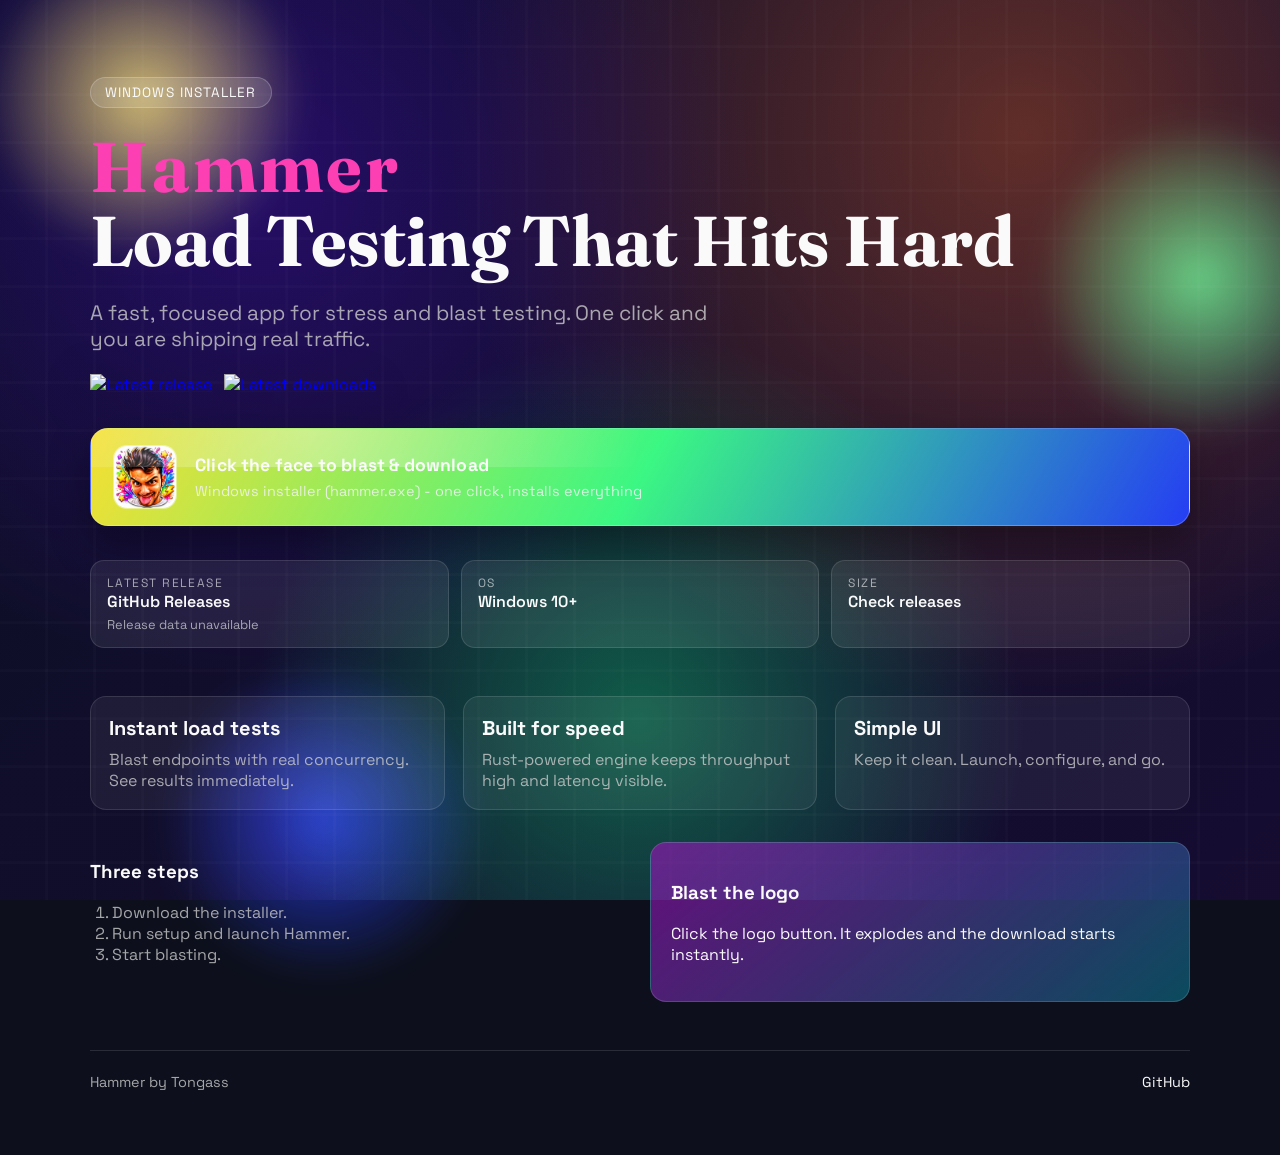
==== docs/index.html @ 040aa0d3 "Hammer: Rust load-tester, installer, and download site - App: wgpu/WARP renderer (works without GPU " ====
<!doctype html>
<html lang="en">
<head>
  <meta charset="utf-8">
  <meta name="viewport" content="width=device-width, initial-scale=1">
  <title>Hammer - One Click Load Testing</title>
  <meta name="description" content="Hammer: a fast, focused Windows load testing app. Download the installer instantly.">
  <link rel="icon" type="image/png" href="assets/logo.png">
  <link rel="apple-touch-icon" href="assets/logo.png">
  <meta name="theme-color" content="#ff2db8">
  <meta property="og:title" content="Hammer - One Click Load Testing">
  <meta property="og:description" content="Download the Hammer Windows installer. One click installs everything and you are blasting traffic.">
  <meta property="og:image" content="assets/logo.png">
  <link rel="stylesheet" href="styles.css">
  <link rel="preconnect" href="https://fonts.googleapis.com">
  <link rel="preconnect" href="https://fonts.gstatic.com" crossorigin>
  <link href="https://fonts.googleapis.com/css2?family=Space+Grotesk:wght@400;600;700&family=Fraunces:opsz,wght@9..144,700&display=swap" rel="stylesheet">
</head>
<body>
  <div class="backdrop">
    <div class="orb orb-a"></div>
    <div class="orb orb-b"></div>
    <div class="orb orb-c"></div>
    <div class="grid"></div>
  </div>

  <main class="page">
    <header class="hero">
      <div class="badge">Windows Installer</div>
      <h1>
        <span class="title-accent">Hammer</span>
        <span>Load Testing That Hits Hard</span>
      </h1>
      <p class="lead">
        A fast, focused app for stress and blast testing. One click and you are shipping real traffic.
      </p>

      <div class="badge-row">
        <a class="badge-link" href="https://github.com/AMAZINGAaryan/Hammer/releases" target="_blank" rel="noreferrer">
          <img src="https://img.shields.io/github/v/release/AMAZINGAaryan/Hammer?label=release&style=for-the-badge" alt="Latest release">
        </a>
        <a class="badge-link" href="https://github.com/AMAZINGAaryan/Hammer/releases" target="_blank" rel="noreferrer">
          <img src="https://img.shields.io/github/downloads/AMAZINGAaryan/Hammer/latest/total?style=for-the-badge" alt="Latest downloads">
        </a>
      </div>

      <a
        id="downloadBtn"
        class="download-btn"
        href="https://github.com/AMAZINGAaryan/Hammer/releases/latest/download/hammer.exe"
        data-download="https://github.com/AMAZINGAaryan/Hammer/releases/latest/download/hammer.exe"
      >
        <span class="btn-glow"></span>
        <img class="logo" src="assets/logo.png" alt="Hammer logo">
        <span class="btn-text">
          <span class="btn-title">Click the face to blast & download</span>
          <span class="btn-sub">Windows installer (hammer.exe) - one click, installs everything</span>
        </span>
      </a>

      <div class="meta">
        <div class="meta-item">
          <span class="meta-label">Latest Release</span>
          <span class="meta-value" id="releaseVersion">Loading...</span>
          <span class="meta-sub" id="releaseDate">Checking GitHub...</span>
        </div>
        <div class="meta-item">
          <span class="meta-label">OS</span>
          <span class="meta-value">Windows 10+</span>
        </div>
        <div class="meta-item">
          <span class="meta-label">Size</span>
          <span class="meta-value" id="releaseSize">Detecting...</span>
        </div>
      </div>
    </header>

    <section class="features">
      <article>
        <h2>Instant load tests</h2>
        <p>Blast endpoints with real concurrency. See results immediately.</p>
      </article>
      <article>
        <h2>Built for speed</h2>
        <p>Rust-powered engine keeps throughput high and latency visible.</p>
      </article>
      <article>
        <h2>Simple UI</h2>
        <p>Keep it clean. Launch, configure, and go.</p>
      </article>
    </section>

    <section class="steps">
      <div>
        <h3>Three steps</h3>
        <ol>
          <li>Download the installer.</li>
          <li>Run setup and launch Hammer.</li>
          <li>Start blasting.</li>
        </ol>
      </div>
      <div class="cta-card">
        <h3>Blast the logo</h3>
        <p>Click the logo button. It explodes and the download starts instantly.</p>
      </div>
    </section>

    <footer class="footer">
      <span>Hammer by Tongass</span>
      <a href="https://github.com/AMAZINGAaryan/Hammer" target="_blank" rel="noreferrer">GitHub</a>
    </footer>
  </main>

  <script src="app.js"></script>
</body>
</html>
---- docs/styles.css ----
:root {
  --c1: hsl(12 92% 58%);
  --c2: hsl(210 92% 60%);
  --c3: hsl(130 90% 55%);
  --c4: hsl(48 98% 60%);
  --bg: hsl(230 35% 8%);
  --text: hsl(0 0% 98%);
  --muted: hsl(0 0% 80% / 0.8);
}

* {
  box-sizing: border-box;
}

body {
  margin: 0;
  min-height: 100vh;
  font-family: "Space Grotesk", system-ui, sans-serif;
  color: var(--text);
  background: var(--bg);
  overflow-x: hidden;
}

.backdrop {
  position: fixed;
  inset: 0;
  z-index: -2;
  background: radial-gradient(circle at 20% 20%, hsl(260 90% 45% / 0.35), transparent 40%),
    radial-gradient(circle at 80% 15%, hsl(20 90% 55% / 0.35), transparent 45%),
    radial-gradient(circle at 50% 80%, hsl(150 90% 50% / 0.35), transparent 40%),
    linear-gradient(135deg, hsl(235 50% 10%), hsl(255 60% 12%));
  animation: hue-shift 14s linear infinite;
}

.orb {
  position: absolute;
  width: 42vmin;
  height: 42vmin;
  border-radius: 50%;
  filter: blur(12px);
  mix-blend-mode: screen;
  opacity: 0.8;
  animation: float 12s ease-in-out infinite;
}

.orb-a {
  background: radial-gradient(circle, var(--c1), transparent 60%);
  top: -10vmin;
  left: -5vmin;
}

.orb-b {
  background: radial-gradient(circle, var(--c2), transparent 60%);
  top: 10vmin;
  right: -12vmin;
  animation-delay: -4s;
}

.orb-c {
  background: radial-gradient(circle, var(--c3), transparent 60%);
  bottom: -12vmin;
  left: 15vmin;
  animation-delay: -8s;
}

.grid {
  position: absolute;
  inset: 0;
  background-image:
    linear-gradient(transparent 94%, hsl(0 0% 100% / 0.08) 95%),
    linear-gradient(90deg, transparent 94%, hsl(0 0% 100% / 0.08) 95%);
  background-size: 48px 48px;
  opacity: 0.25;
}

.page {
  width: min(1100px, 92vw);
  margin: 0 auto;
  padding: clamp(32px, 6vw, 80px) 0 64px;
}

.hero {
  display: grid;
  gap: 22px;
}

.badge {
  display: inline-flex;
  align-items: center;
  justify-content: center;
  padding: 6px 14px;
  border-radius: 999px;
  background: hsl(0 0% 100% / 0.12);
  border: 1px solid hsl(0 0% 100% / 0.2);
  font-size: 0.85rem;
  letter-spacing: 0.08em;
  text-transform: uppercase;
  width: fit-content;
}

h1 {
  font-family: "Fraunces", serif;
  font-size: clamp(2.6rem, 6vw, 4.4rem);
  margin: 0;
  line-height: 1.05;
}

.title-accent {
  display: block;
  color: var(--c4);
  letter-spacing: 0.04em;
}

.lead {
  max-width: 640px;
  font-size: clamp(1.05rem, 2.2vw, 1.3rem);
  color: var(--muted);
  margin: 0;
}

.badge-row {
  display: flex;
  flex-wrap: wrap;
  gap: 12px;
  align-items: center;
}

.badge-link {
  display: inline-flex;
  filter: drop-shadow(0 10px 24px hsl(0 0% 0% / 0.35));
}

.badge-link img {
  height: 32px;
}

.download-btn {
  position: relative;
  display: inline-flex;
  align-items: center;
  gap: 18px;
  padding: 16px 22px;
  border-radius: 18px;
  text-decoration: none;
  color: var(--text);
  background: linear-gradient(120deg, var(--c1), var(--c2), var(--c3));
  border: 1px solid hsl(0 0% 100% / 0.2);
  box-shadow: 0 16px 40px hsl(0 0% 0% / 0.35);
  overflow: hidden;
  transition: transform 0.2s ease, box-shadow 0.2s ease;
}

.download-btn:hover {
  transform: translateY(-2px) scale(1.01);
  box-shadow: 0 20px 50px hsl(0 0% 0% / 0.45);
}

.btn-glow {
  position: absolute;
  inset: -60% 30% 60% -30%;
  background: radial-gradient(circle, hsl(0 0% 100% / 0.6), transparent 60%);
  opacity: 0.6;
  pointer-events: none;
  animation: drift 6s ease-in-out infinite;
}

.logo {
  width: 64px;
  height: 64px;
  border-radius: 14px;
  border: 1px solid hsl(0 0% 100% / 0.35);
  background: hsl(0 0% 100% / 0.15);
}

.btn-text {
  display: grid;
  gap: 6px;
}

.btn-title {
  font-size: 1.1rem;
  font-weight: 700;
  letter-spacing: 0.01em;
}

.btn-sub {
  font-size: 0.9rem;
  color: hsl(0 0% 95% / 0.85);
}

.meta {
  display: grid;
  gap: 12px;
  grid-template-columns: repeat(auto-fit, minmax(160px, 1fr));
  margin-top: 12px;
}

.meta-item {
  padding: 14px 16px;
  background: hsl(0 0% 100% / 0.08);
  border: 1px solid hsl(0 0% 100% / 0.12);
  border-radius: 14px;
}

.meta-label {
  display: block;
  font-size: 0.75rem;
  text-transform: uppercase;
  letter-spacing: 0.12em;
  color: hsl(0 0% 100% / 0.6);
}

.meta-value {
  font-size: 1rem;
  font-weight: 600;
}

.meta-sub {
  display: block;
  font-size: 0.8rem;
  color: hsl(0 0% 100% / 0.6);
  margin-top: 4px;
}

.features {
  display: grid;
  grid-template-columns: repeat(auto-fit, minmax(220px, 1fr));
  gap: 18px;
  margin: 48px 0 32px;
}

.features article {
  padding: 18px;
  border-radius: 16px;
  background: hsl(0 0% 100% / 0.06);
  border: 1px solid hsl(0 0% 100% / 0.12);
}

.features h2 {
  margin: 0 0 8px;
  font-size: 1.25rem;
}

.features p {
  margin: 0;
  color: var(--muted);
}

.steps {
  display: grid;
  grid-template-columns: repeat(auto-fit, minmax(260px, 1fr));
  gap: 20px;
  margin-top: 20px;
}

.steps ol {
  margin: 12px 0 0;
  padding-left: 22px;
  color: var(--muted);
}

.cta-card {
  padding: 20px;
  border-radius: 16px;
  background: linear-gradient(140deg, hsl(290 85% 40% / 0.6), hsl(190 90% 40% / 0.4));
  border: 1px solid hsl(0 0% 100% / 0.15);
}

.footer {
  display: flex;
  justify-content: space-between;
  align-items: center;
  margin-top: 48px;
  padding-top: 22px;
  border-top: 1px solid hsl(0 0% 100% / 0.12);
  color: var(--muted);
  font-size: 0.9rem;
}

.footer a {
  color: var(--text);
  text-decoration: none;
}

.download-btn.is-blasting .logo {
  animation: pop 0.6s ease;
}

.spark {
  position: absolute;
  width: var(--sz, 12px);
  height: var(--sz, 12px);
  border-radius: 50%;
  background: hsl(var(--hue) 95% 62%);
  box-shadow: 0 0 12px hsl(var(--hue) 95% 62%);
  animation: spark 1s ease-out forwards;
  pointer-events: none;
  z-index: 3;
}

.shockwave {
  position: absolute;
  left: 50%;
  top: 50%;
  width: 40px;
  height: 40px;
  margin: -20px 0 0 -20px;
  border-radius: 50%;
  border: 3px solid hsl(var(--c4));
  animation: shockwave 0.7s ease-out forwards;
  pointer-events: none;
  z-index: 2;
}

.flash {
  position: fixed;
  inset: 0;
  z-index: 5;
  pointer-events: none;
  animation: flash 0.5s ease-out forwards;
}

@keyframes shockwave {
  0% { transform: scale(0.2); opacity: 0.9; }
  100% { transform: scale(12); opacity: 0; }
}

@keyframes flash {
  0% { opacity: 0.9; }
  100% { opacity: 0; }
}

@keyframes hue-shift {
  0% { filter: hue-rotate(0deg); }
  100% { filter: hue-rotate(360deg); }
}

@keyframes float {
  0%, 100% { transform: translate3d(0, 0, 0); }
  50% { transform: translate3d(20px, -12px, 0); }
}

@keyframes drift {
  0%, 100% { transform: translateX(0); }
  50% { transform: translateX(30%); }
}

@keyframes pop {
  0% { transform: scale(1); }
  40% { transform: scale(1.15) rotate(-4deg); }
  100% { transform: scale(1); }
}

@keyframes spark {
  0% { transform: translate(0, 0) scale(1); opacity: 1; }
  100% { transform: translate(var(--dx), var(--dy)) scale(0.2); opacity: 0; }
}

@media (max-width: 680px) {
  .download-btn {
    flex-direction: column;
    align-items: flex-start;
  }

  .logo {
    width: 54px;
    height: 54px;
  }

  .footer {
    flex-direction: column;
    gap: 10px;
  }
}
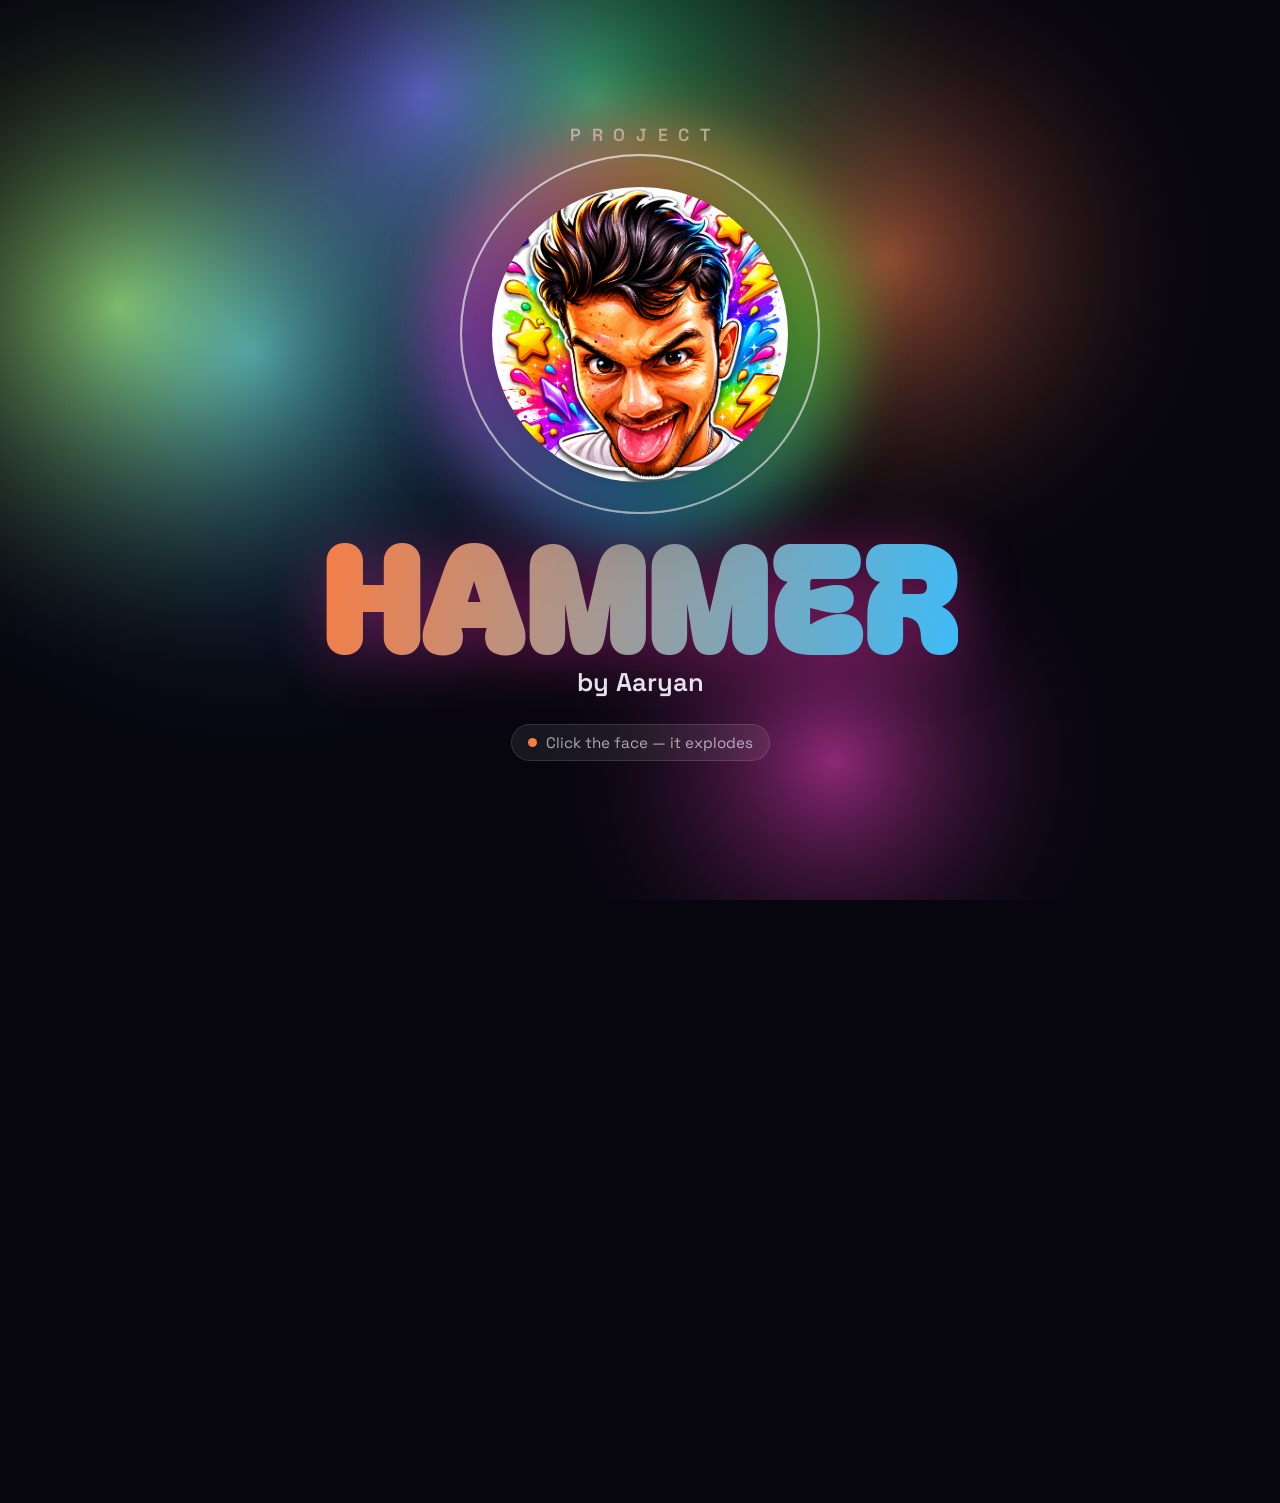
==== commit 670872ba: "Redesign: interactive site (exploding logo + balloon-shoot download) and premium responsive app UI; " ====
--- a/docs/index.html
+++ b/docs/index.html
@@ -2,112 +2,113 @@
 <html lang="en">
 <head>
   <meta charset="utf-8">
-  <meta name="viewport" content="width=device-width, initial-scale=1">
-  <title>Hammer - One Click Load Testing</title>
-  <meta name="description" content="Hammer: a fast, focused Windows load testing app. Download the installer instantly.">
+  <meta name="viewport" content="width=device-width, initial-scale=1, viewport-fit=cover">
+  <title>Project Hammer - by Aaryan</title>
+  <meta name="description" content="Project Hammer by Aaryan - a fast Windows load-testing app. Shoot a balloon to download.">
   <link rel="icon" type="image/png" href="assets/logo.png">
   <link rel="apple-touch-icon" href="assets/logo.png">
   <meta name="theme-color" content="#ff2db8">
-  <meta property="og:title" content="Hammer - One Click Load Testing">
-  <meta property="og:description" content="Download the Hammer Windows installer. One click installs everything and you are blasting traffic.">
+  <meta property="og:title" content="Project Hammer - by Aaryan">
+  <meta property="og:description" content="Click the logo. It explodes. Then shoot a balloon to download.">
   <meta property="og:image" content="assets/logo.png">
   <link rel="stylesheet" href="styles.css">
   <link rel="preconnect" href="https://fonts.googleapis.com">
   <link rel="preconnect" href="https://fonts.gstatic.com" crossorigin>
-  <link href="https://fonts.googleapis.com/css2?family=Space+Grotesk:wght@400;600;700&family=Fraunces:opsz,wght@9..144,700&display=swap" rel="stylesheet">
+  <link href="https://fonts.googleapis.com/css2?family=Space+Grotesk:wght@400;500;600;700&family=Bagel+Fat+One&display=swap" rel="stylesheet">
 </head>
 <body>
-  <div class="backdrop">
-    <div class="orb orb-a"></div>
-    <div class="orb orb-b"></div>
-    <div class="orb orb-c"></div>
-    <div class="grid"></div>
-  </div>
+  <!-- animated background -->
+  <canvas id="bg"></canvas>
+  <!-- full-screen fx layer (logo explosion) -->
+  <canvas id="fx"></canvas>
 
-  <main class="page">
-    <header class="hero">
-      <div class="badge">Windows Installer</div>
-      <h1>
-        <span class="title-accent">Hammer</span>
-        <span>Load Testing That Hits Hard</span>
-      </h1>
+  <!-- ============ INTRO ============ -->
+  <section id="intro" class="intro">
+    <div class="intro-inner">
+      <p class="eyebrow">PROJECT</p>
+      <button id="logoBtn" class="logo-orb" aria-label="Detonate the logo">
+        <span class="ring ring-1"></span>
+        <span class="ring ring-2"></span>
+        <span class="ring ring-3"></span>
+        <img src="assets/logo.png" alt="Project Hammer logo">
+        <span class="orb-glow"></span>
+      </button>
+      <h1 class="hero-title">HAMMER</h1>
+      <p class="byline">by Aaryan</p>
+      <p class="hint"><span class="pulse-dot"></span> Click the face — it explodes</p>
+    </div>
+  </section>
+
+  <!-- ============ MAIN STAGE ============ -->
+  <main id="stage" class="stage" aria-hidden="true">
+    <header class="topbar">
+      <div class="brand">
+        <img src="assets/logo.png" alt="">
+        <span>Project <b>Hammer</b></span>
+      </div>
+      <nav class="topnav">
+        <a href="#download">Download</a>
+        <a href="https://github.com/AMAZINGAaryan/Hammer" target="_blank" rel="noreferrer">GitHub</a>
+      </nav>
+    </header>
+
+    <section class="pitch">
+      <h2>Load testing that <span class="grad">hits hard.</span></h2>
       <p class="lead">
-        A fast, focused app for stress and blast testing. One click and you are shipping real traffic.
+        A fast, focused Windows app. Point it at a domain you control, it discovers the
+        pages, and blasts them at up to <b>100,000</b> workers. One <code>.exe</code>,
+        no runtime to install.
       </p>
-
-      <div class="badge-row">
-        <a class="badge-link" href="https://github.com/AMAZINGAaryan/Hammer/releases" target="_blank" rel="noreferrer">
-          <img src="https://img.shields.io/github/v/release/AMAZINGAaryan/Hammer?label=release&style=for-the-badge" alt="Latest release">
-        </a>
-        <a class="badge-link" href="https://github.com/AMAZINGAaryan/Hammer/releases" target="_blank" rel="noreferrer">
-          <img src="https://img.shields.io/github/downloads/AMAZINGAaryan/Hammer/latest/total?style=for-the-badge" alt="Latest downloads">
-        </a>
-      </div>
-
-      <a
-        id="downloadBtn"
-        class="download-btn"
-        href="https://github.com/AMAZINGAaryan/Hammer/releases/latest/download/hammer.exe"
-        data-download="https://github.com/AMAZINGAaryan/Hammer/releases/latest/download/hammer.exe"
-      >
-        <span class="btn-glow"></span>
-        <img class="logo" src="assets/logo.png" alt="Hammer logo">
-        <span class="btn-text">
-          <span class="btn-title">Click the face to blast & download</span>
-          <span class="btn-sub">Windows installer (hammer.exe) - one click, installs everything</span>
-        </span>
-      </a>
-
       <div class="meta">
         <div class="meta-item">
-          <span class="meta-label">Latest Release</span>
-          <span class="meta-value" id="releaseVersion">Loading...</span>
-          <span class="meta-sub" id="releaseDate">Checking GitHub...</span>
+          <span class="meta-label">Latest</span>
+          <span class="meta-value" id="releaseVersion">…</span>
+          <span class="meta-sub" id="releaseDate">checking GitHub</span>
         </div>
         <div class="meta-item">
           <span class="meta-label">OS</span>
           <span class="meta-value">Windows 10+</span>
+          <span class="meta-sub">64-bit</span>
         </div>
         <div class="meta-item">
-          <span class="meta-label">Size</span>
-          <span class="meta-value" id="releaseSize">Detecting...</span>
+          <span class="meta-label">Installer</span>
+          <span class="meta-value" id="releaseSize">…</span>
+          <span class="meta-sub">one click</span>
         </div>
-      </div>
-    </header>
-
-    <section class="features">
-      <article>
-        <h2>Instant load tests</h2>
-        <p>Blast endpoints with real concurrency. See results immediately.</p>
-      </article>
-      <article>
-        <h2>Built for speed</h2>
-        <p>Rust-powered engine keeps throughput high and latency visible.</p>
-      </article>
-      <article>
-        <h2>Simple UI</h2>
-        <p>Keep it clean. Launch, configure, and go.</p>
-      </article>
-    </section>
-
-    <section class="steps">
-      <div>
-        <h3>Three steps</h3>
-        <ol>
-          <li>Download the installer.</li>
-          <li>Run setup and launch Hammer.</li>
-          <li>Start blasting.</li>
-        </ol>
-      </div>
-      <div class="cta-card">
-        <h3>Blast the logo</h3>
-        <p>Click the logo button. It explodes and the download starts instantly.</p>
       </div>
     </section>
 
+    <section class="features">
+      <article><div class="ic">⚡</div><h3>Instant blasts</h3><p>Real concurrency, no think-time. Live throughput as it climbs.</p></article>
+      <article><div class="ic">🦀</div><h3>Pure Rust engine</h3><p>tokio + reqwest. High throughput, low overhead, single binary.</p></article>
+      <article><div class="ic">🖥️</div><h3>Runs anywhere</h3><p>wgpu + WARP fallback — works even with no GPU driver.</p></article>
+    </section>
+
+    <!-- ============ SHOOTING GALLERY ============ -->
+    <section id="download" class="gallery-wrap">
+      <h3 class="g-title">Shoot a balloon to download <span>🎈</span></h3>
+      <p class="g-sub">Aim with your mouse. Click to fire the cannon. Pop a balloon and the installer downloads.</p>
+
+      <div id="arena" class="arena">
+        <canvas id="arenaCanvas"></canvas>
+        <div id="gun" class="gun">
+          <div class="gun-barrel"></div>
+          <div class="gun-base"></div>
+        </div>
+        <div id="score" class="score">POPPED: 0</div>
+        <div id="toast" class="toast"></div>
+        <div class="arena-hint">move mouse to aim · click to shoot</div>
+      </div>
+
+      <a id="directDl" class="direct"
+         href="https://github.com/AMAZINGAaryan/Hammer/releases/latest/download/hammer.exe">
+        or download directly — hammer.exe
+      </a>
+    </section>
+
     <footer class="footer">
-      <span>Hammer by Tongass</span>
-      <a href="https://github.com/AMAZINGAaryan/Hammer" target="_blank" rel="noreferrer">GitHub</a>
+      <span>Project Hammer · by Aaryan</span>
+      <a href="https://github.com/AMAZINGAaryan/Hammer" target="_blank" rel="noreferrer">github.com/AMAZINGAaryan/Hammer</a>
     </footer>
   </main>
 
--- a/docs/styles.css
+++ b/docs/styles.css
@@ -1,374 +1,385 @@
 :root {
-  --c1: hsl(12 92% 58%);
-  --c2: hsl(210 92% 60%);
-  --c3: hsl(130 90% 55%);
-  --c4: hsl(48 98% 60%);
-  --bg: hsl(230 35% 8%);
-  --text: hsl(0 0% 98%);
-  --muted: hsl(0 0% 80% / 0.8);
-}
-
-* {
-  box-sizing: border-box;
-}
+  --bg: #07060f;
+  --text: #f6f5ff;
+  --muted: rgba(246, 245, 255, 0.66);
+  --card: rgba(255, 255, 255, 0.06);
+  --card-line: rgba(255, 255, 255, 0.12);
+  --c1: #ff2db8;
+  --c2: #00e5ff;
+  --c3: #ffd400;
+  --c4: #7c4dff;
+}
+
+* { box-sizing: border-box; }
+html, body { margin: 0; padding: 0; }
 
 body {
-  margin: 0;
-  min-height: 100vh;
   font-family: "Space Grotesk", system-ui, sans-serif;
   color: var(--text);
   background: var(--bg);
+  min-height: 100vh;
   overflow-x: hidden;
 }
 
-.backdrop {
+/* lock scroll until the logo is detonated */
+body:not(.revealed) { overflow: hidden; height: 100vh; }
+
+#bg, #fx {
   position: fixed;
   inset: 0;
-  z-index: -2;
-  background: radial-gradient(circle at 20% 20%, hsl(260 90% 45% / 0.35), transparent 40%),
-    radial-gradient(circle at 80% 15%, hsl(20 90% 55% / 0.35), transparent 45%),
-    radial-gradient(circle at 50% 80%, hsl(150 90% 50% / 0.35), transparent 40%),
-    linear-gradient(135deg, hsl(235 50% 10%), hsl(255 60% 12%));
-  animation: hue-shift 14s linear infinite;
-}
-
-.orb {
-  position: absolute;
-  width: 42vmin;
-  height: 42vmin;
+  width: 100vw;
+  height: 100vh;
+  display: block;
+}
+#bg { z-index: -2; }
+#fx { z-index: 40; pointer-events: none; }
+
+/* ===================== INTRO ===================== */
+.intro {
+  position: fixed;
+  inset: 0;
+  z-index: 20;
+  display: grid;
+  place-items: center;
+  text-align: center;
+  transition: opacity 0.7s ease, transform 0.7s ease, filter 0.7s ease;
+}
+.intro.gone {
+  opacity: 0;
+  transform: scale(1.25);
+  filter: blur(14px);
+  pointer-events: none;
+}
+.intro-inner { display: grid; justify-items: center; gap: 8px; padding: 20px; }
+
+.eyebrow {
+  margin: 0;
+  letter-spacing: 0.6em;
+  font-size: clamp(0.8rem, 2.4vw, 1.1rem);
+  font-weight: 600;
+  color: var(--muted);
+  text-indent: 0.6em;
+}
+
+.logo-orb {
+  position: relative;
+  width: clamp(180px, 42vmin, 360px);
+  height: clamp(180px, 42vmin, 360px);
   border-radius: 50%;
-  filter: blur(12px);
-  mix-blend-mode: screen;
-  opacity: 0.8;
-  animation: float 12s ease-in-out infinite;
-}
-
-.orb-a {
-  background: radial-gradient(circle, var(--c1), transparent 60%);
-  top: -10vmin;
-  left: -5vmin;
-}
-
-.orb-b {
-  background: radial-gradient(circle, var(--c2), transparent 60%);
-  top: 10vmin;
-  right: -12vmin;
-  animation-delay: -4s;
-}
-
-.orb-c {
-  background: radial-gradient(circle, var(--c3), transparent 60%);
-  bottom: -12vmin;
-  left: 15vmin;
-  animation-delay: -8s;
-}
-
-.grid {
+  border: none;
+  background: transparent;
+  cursor: pointer;
+  padding: 0;
+  display: grid;
+  place-items: center;
+  animation: bob 4s ease-in-out infinite;
+  -webkit-tap-highlight-color: transparent;
+}
+.logo-orb img {
+  width: 82%;
+  height: 82%;
+  object-fit: contain;
+  border-radius: 50%;
+  filter: drop-shadow(0 18px 50px rgba(0, 0, 0, 0.55));
+  transition: transform 0.18s ease;
+  z-index: 2;
+}
+.logo-orb:hover img { transform: scale(1.05) rotate(-2deg); }
+.logo-orb:active img { transform: scale(0.94); }
+
+.orb-glow {
+  position: absolute;
+  inset: -8%;
+  border-radius: 50%;
+  background: conic-gradient(from 0deg, var(--c1), var(--c2), var(--c3), var(--c4), var(--c1));
+  filter: blur(34px);
+  opacity: 0.65;
+  z-index: 0;
+  animation: spin 8s linear infinite;
+}
+.ring {
   position: absolute;
   inset: 0;
-  background-image:
-    linear-gradient(transparent 94%, hsl(0 0% 100% / 0.08) 95%),
-    linear-gradient(90deg, transparent 94%, hsl(0 0% 100% / 0.08) 95%);
-  background-size: 48px 48px;
-  opacity: 0.25;
-}
-
-.page {
-  width: min(1100px, 92vw);
-  margin: 0 auto;
-  padding: clamp(32px, 6vw, 80px) 0 64px;
-}
-
-.hero {
-  display: grid;
-  gap: 22px;
-}
-
-.badge {
+  border-radius: 50%;
+  border: 2px solid rgba(255, 255, 255, 0.35);
+  z-index: 1;
+}
+.ring-1 { animation: ripple 3s ease-out infinite; }
+.ring-2 { animation: ripple 3s ease-out infinite 1s; }
+.ring-3 { animation: ripple 3s ease-out infinite 2s; }
+
+.hero-title {
+  font-family: "Bagel Fat One", "Space Grotesk", sans-serif;
+  margin: 6px 0 0;
+  font-size: clamp(3rem, 15vw, 9rem);
+  line-height: 0.9;
+  letter-spacing: 0.02em;
+  background: linear-gradient(100deg, var(--c1), var(--c3) 35%, var(--c2) 70%, var(--c4));
+  background-size: 300% 100%;
+  -webkit-background-clip: text;
+  background-clip: text;
+  color: transparent;
+  animation: slide 6s linear infinite;
+  filter: drop-shadow(0 6px 30px rgba(255, 45, 184, 0.35));
+}
+.byline {
+  margin: 0;
+  font-size: clamp(1rem, 3.5vw, 1.6rem);
+  font-weight: 600;
+  color: var(--text);
+  opacity: 0.92;
+}
+.hint {
+  margin-top: 18px;
   display: inline-flex;
   align-items: center;
-  justify-content: center;
-  padding: 6px 14px;
+  gap: 9px;
+  font-size: 0.95rem;
+  color: var(--muted);
+  padding: 8px 16px;
   border-radius: 999px;
-  background: hsl(0 0% 100% / 0.12);
-  border: 1px solid hsl(0 0% 100% / 0.2);
-  font-size: 0.85rem;
-  letter-spacing: 0.08em;
-  text-transform: uppercase;
-  width: fit-content;
-}
-
-h1 {
-  font-family: "Fraunces", serif;
-  font-size: clamp(2.6rem, 6vw, 4.4rem);
-  margin: 0;
-  line-height: 1.05;
-}
-
-.title-accent {
-  display: block;
-  color: var(--c4);
-  letter-spacing: 0.04em;
-}
-
-.lead {
-  max-width: 640px;
-  font-size: clamp(1.05rem, 2.2vw, 1.3rem);
-  color: var(--muted);
-  margin: 0;
-}
-
-.badge-row {
+  background: rgba(255, 255, 255, 0.07);
+  border: 1px solid var(--card-line);
+  animation: breathe 2.4s ease-in-out infinite;
+}
+.pulse-dot {
+  width: 9px; height: 9px; border-radius: 50%;
+  background: var(--c1);
+  box-shadow: 0 0 0 0 var(--c1);
+  animation: ping 1.6s ease-out infinite;
+}
+
+/* ===================== STAGE ===================== */
+.stage {
+  position: relative;
+  z-index: 5;
+  max-width: 1080px;
+  margin: 0 auto;
+  padding: 22px clamp(16px, 5vw, 40px) 60px;
+  opacity: 0;
+  transform: translateY(24px);
+  transition: opacity 0.8s ease 0.2s, transform 0.8s ease 0.2s;
+}
+body.revealed .stage { opacity: 1; transform: none; }
+
+.topbar {
   display: flex;
-  flex-wrap: wrap;
-  gap: 12px;
   align-items: center;
-}
-
-.badge-link {
-  display: inline-flex;
-  filter: drop-shadow(0 10px 24px hsl(0 0% 0% / 0.35));
-}
-
-.badge-link img {
-  height: 32px;
-}
-
-.download-btn {
-  position: relative;
-  display: inline-flex;
-  align-items: center;
-  gap: 18px;
-  padding: 16px 22px;
-  border-radius: 18px;
-  text-decoration: none;
-  color: var(--text);
-  background: linear-gradient(120deg, var(--c1), var(--c2), var(--c3));
-  border: 1px solid hsl(0 0% 100% / 0.2);
-  box-shadow: 0 16px 40px hsl(0 0% 0% / 0.35);
-  overflow: hidden;
-  transition: transform 0.2s ease, box-shadow 0.2s ease;
-}
-
-.download-btn:hover {
-  transform: translateY(-2px) scale(1.01);
-  box-shadow: 0 20px 50px hsl(0 0% 0% / 0.45);
-}
-
-.btn-glow {
-  position: absolute;
-  inset: -60% 30% 60% -30%;
-  background: radial-gradient(circle, hsl(0 0% 100% / 0.6), transparent 60%);
-  opacity: 0.6;
-  pointer-events: none;
-  animation: drift 6s ease-in-out infinite;
-}
-
-.logo {
-  width: 64px;
-  height: 64px;
-  border-radius: 14px;
-  border: 1px solid hsl(0 0% 100% / 0.35);
-  background: hsl(0 0% 100% / 0.15);
-}
-
-.btn-text {
-  display: grid;
-  gap: 6px;
-}
-
-.btn-title {
-  font-size: 1.1rem;
-  font-weight: 700;
-  letter-spacing: 0.01em;
-}
-
-.btn-sub {
-  font-size: 0.9rem;
-  color: hsl(0 0% 95% / 0.85);
-}
-
-.meta {
-  display: grid;
-  gap: 12px;
-  grid-template-columns: repeat(auto-fit, minmax(160px, 1fr));
-  margin-top: 12px;
-}
-
-.meta-item {
-  padding: 14px 16px;
-  background: hsl(0 0% 100% / 0.08);
-  border: 1px solid hsl(0 0% 100% / 0.12);
-  border-radius: 14px;
-}
-
-.meta-label {
-  display: block;
-  font-size: 0.75rem;
-  text-transform: uppercase;
-  letter-spacing: 0.12em;
-  color: hsl(0 0% 100% / 0.6);
-}
-
-.meta-value {
-  font-size: 1rem;
-  font-weight: 600;
-}
-
-.meta-sub {
-  display: block;
-  font-size: 0.8rem;
-  color: hsl(0 0% 100% / 0.6);
-  margin-top: 4px;
-}
-
-.features {
-  display: grid;
-  grid-template-columns: repeat(auto-fit, minmax(220px, 1fr));
-  gap: 18px;
-  margin: 48px 0 32px;
-}
-
-.features article {
-  padding: 18px;
-  border-radius: 16px;
-  background: hsl(0 0% 100% / 0.06);
-  border: 1px solid hsl(0 0% 100% / 0.12);
-}
-
-.features h2 {
-  margin: 0 0 8px;
-  font-size: 1.25rem;
-}
-
-.features p {
-  margin: 0;
-  color: var(--muted);
-}
-
-.steps {
-  display: grid;
-  grid-template-columns: repeat(auto-fit, minmax(260px, 1fr));
-  gap: 20px;
-  margin-top: 20px;
-}
-
-.steps ol {
-  margin: 12px 0 0;
-  padding-left: 22px;
-  color: var(--muted);
-}
-
-.cta-card {
-  padding: 20px;
-  border-radius: 16px;
-  background: linear-gradient(140deg, hsl(290 85% 40% / 0.6), hsl(190 90% 40% / 0.4));
-  border: 1px solid hsl(0 0% 100% / 0.15);
-}
-
-.footer {
-  display: flex;
   justify-content: space-between;
-  align-items: center;
-  margin-top: 48px;
-  padding-top: 22px;
-  border-top: 1px solid hsl(0 0% 100% / 0.12);
-  color: var(--muted);
-  font-size: 0.9rem;
-}
-
-.footer a {
+  gap: 16px;
+  padding: 6px 0 26px;
+}
+.brand { display: flex; align-items: center; gap: 12px; font-size: 1.1rem; }
+.brand img { width: 40px; height: 40px; border-radius: 50%; }
+.brand b { font-weight: 700; }
+.topnav { display: flex; gap: 8px; }
+.topnav a {
   color: var(--text);
   text-decoration: none;
-}
-
-.download-btn.is-blasting .logo {
-  animation: pop 0.6s ease;
-}
-
-.spark {
-  position: absolute;
-  width: var(--sz, 12px);
-  height: var(--sz, 12px);
-  border-radius: 50%;
-  background: hsl(var(--hue) 95% 62%);
-  box-shadow: 0 0 12px hsl(var(--hue) 95% 62%);
-  animation: spark 1s ease-out forwards;
+  font-weight: 600;
+  font-size: 0.92rem;
+  padding: 9px 16px;
+  border-radius: 999px;
+  background: rgba(255, 255, 255, 0.06);
+  border: 1px solid var(--card-line);
+  transition: background 0.2s ease, transform 0.2s ease;
+}
+.topnav a:hover { background: rgba(255, 255, 255, 0.14); transform: translateY(-1px); }
+
+.pitch { display: grid; gap: 16px; margin-bottom: 40px; }
+.pitch h2 {
+  margin: 0;
+  font-size: clamp(2.2rem, 6vw, 4rem);
+  line-height: 1.02;
+  font-weight: 700;
+}
+.grad {
+  background: linear-gradient(100deg, var(--c1), var(--c2));
+  -webkit-background-clip: text; background-clip: text; color: transparent;
+}
+.lead { margin: 0; max-width: 680px; font-size: clamp(1.02rem, 2vw, 1.22rem); color: var(--muted); }
+.lead code { background: rgba(255,255,255,0.1); padding: 2px 7px; border-radius: 6px; font-size: 0.92em; }
+
+.meta {
+  display: grid;
+  grid-template-columns: repeat(auto-fit, minmax(150px, 1fr));
+  gap: 14px;
+  margin-top: 8px;
+}
+.meta-item {
+  padding: 16px;
+  border-radius: 16px;
+  background: var(--card);
+  border: 1px solid var(--card-line);
+}
+.meta-label { display: block; font-size: 0.72rem; letter-spacing: 0.14em; text-transform: uppercase; color: var(--muted); }
+.meta-value { display: block; font-size: 1.5rem; font-weight: 700; margin-top: 4px; }
+.meta-sub { display: block; font-size: 0.8rem; color: var(--muted); margin-top: 2px; }
+
+.features {
+  display: grid;
+  grid-template-columns: repeat(auto-fit, minmax(230px, 1fr));
+  gap: 16px;
+  margin-bottom: 48px;
+}
+.features article {
+  padding: 22px;
+  border-radius: 18px;
+  background: var(--card);
+  border: 1px solid var(--card-line);
+  transition: transform 0.2s ease, border-color 0.2s ease;
+}
+.features article:hover { transform: translateY(-4px); border-color: rgba(255,255,255,0.3); }
+.features .ic { font-size: 1.8rem; }
+.features h3 { margin: 12px 0 6px; font-size: 1.2rem; }
+.features p { margin: 0; color: var(--muted); font-size: 0.96rem; }
+
+/* ===================== GALLERY ===================== */
+.gallery-wrap { display: grid; gap: 10px; }
+.g-title { margin: 0; font-size: clamp(1.5rem, 4vw, 2.2rem); }
+.g-title span { filter: drop-shadow(0 0 10px var(--c3)); }
+.g-sub { margin: 0 0 8px; color: var(--muted); }
+
+.arena {
+  position: relative;
+  height: clamp(420px, 62vh, 680px);
+  border-radius: 24px;
+  overflow: hidden;
+  border: 1px solid var(--card-line);
+  background:
+    radial-gradient(circle at 50% 120%, rgba(124, 77, 255, 0.25), transparent 60%),
+    rgba(0, 0, 0, 0.35);
+  cursor: crosshair;
+  touch-action: manipulation;
+}
+#arenaCanvas { position: absolute; inset: 0; width: 100%; height: 100%; z-index: 3; pointer-events: none; }
+
+.balloon {
+  position: absolute;
+  z-index: 2;
+  width: var(--bs, 84px);
+  will-change: transform;
   pointer-events: none;
-  z-index: 3;
-}
-
-.shockwave {
-  position: absolute;
-  left: 50%;
-  top: 50%;
-  width: 40px;
-  height: 40px;
-  margin: -20px 0 0 -20px;
-  border-radius: 50%;
-  border: 3px solid hsl(var(--c4));
-  animation: shockwave 0.7s ease-out forwards;
+}
+.balloon .body {
+  position: relative;
+  width: 100%;
+  aspect-ratio: 1 / 1.18;
+  border-radius: 50% 50% 50% 50% / 46% 46% 54% 54%;
+  background: radial-gradient(circle at 32% 28%, rgba(255,255,255,0.85), var(--bc) 46%);
+  box-shadow: inset -8px -10px 18px rgba(0,0,0,0.25), 0 10px 30px rgba(0,0,0,0.35);
+  display: grid;
+  place-items: center;
+  overflow: hidden;
+}
+.balloon .body img {
+  width: 66%; height: 66%; object-fit: contain; border-radius: 50%;
+  filter: drop-shadow(0 2px 4px rgba(0,0,0,0.4));
+}
+.balloon .knot {
+  position: absolute; left: 50%; bottom: -6px; transform: translateX(-50%);
+  width: 0; height: 0; border-left: 7px solid transparent; border-right: 7px solid transparent;
+  border-top: 9px solid var(--bc);
+}
+.balloon .string {
+  position: absolute; left: 50%; bottom: -56px; transform: translateX(-50%);
+  width: 2px; height: 56px;
+  background: linear-gradient(rgba(255,255,255,0.5), rgba(255,255,255,0));
+}
+
+.gun {
+  position: absolute;
+  left: 50%; bottom: 0;
+  transform: translateX(-50%);
+  z-index: 4;
+  width: 120px; height: 70px;
   pointer-events: none;
-  z-index: 2;
-}
-
-.flash {
-  position: fixed;
-  inset: 0;
-  z-index: 5;
-  pointer-events: none;
-  animation: flash 0.5s ease-out forwards;
-}
-
-@keyframes shockwave {
-  0% { transform: scale(0.2); opacity: 0.9; }
-  100% { transform: scale(12); opacity: 0; }
-}
-
-@keyframes flash {
-  0% { opacity: 0.9; }
-  100% { opacity: 0; }
-}
-
-@keyframes hue-shift {
-  0% { filter: hue-rotate(0deg); }
-  100% { filter: hue-rotate(360deg); }
-}
-
-@keyframes float {
-  0%, 100% { transform: translate3d(0, 0, 0); }
-  50% { transform: translate3d(20px, -12px, 0); }
-}
-
-@keyframes drift {
-  0%, 100% { transform: translateX(0); }
-  50% { transform: translateX(30%); }
-}
-
-@keyframes pop {
-  0% { transform: scale(1); }
-  40% { transform: scale(1.15) rotate(-4deg); }
-  100% { transform: scale(1); }
-}
-
-@keyframes spark {
-  0% { transform: translate(0, 0) scale(1); opacity: 1; }
-  100% { transform: translate(var(--dx), var(--dy)) scale(0.2); opacity: 0; }
-}
-
-@media (max-width: 680px) {
-  .download-btn {
-    flex-direction: column;
-    align-items: flex-start;
-  }
-
-  .logo {
-    width: 54px;
-    height: 54px;
-  }
-
-  .footer {
-    flex-direction: column;
-    gap: 10px;
-  }
-}
+}
+.gun-barrel {
+  position: absolute;
+  left: 50%; bottom: 26px;
+  width: 26px; height: 78px;
+  margin-left: -13px;
+  border-radius: 10px 10px 4px 4px;
+  background: linear-gradient(180deg, #ffffff, #b9b2d6 40%, #4b4570);
+  transform-origin: 50% 100%;
+  transform: rotate(0deg);
+  box-shadow: 0 4px 14px rgba(0,0,0,0.5);
+}
+.gun-barrel::after {
+  content: ""; position: absolute; top: -6px; left: 50%; transform: translateX(-50%);
+  width: 16px; height: 12px; border-radius: 6px; background: #2a2540;
+}
+.gun-base {
+  position: absolute; left: 50%; bottom: 0; transform: translateX(-50%);
+  width: 96px; height: 38px; border-radius: 50% 50% 14px 14px;
+  background: linear-gradient(180deg, var(--c4), #2a2150);
+  box-shadow: 0 6px 20px rgba(0,0,0,0.5);
+}
+
+.score {
+  position: absolute; top: 14px; left: 16px; z-index: 5;
+  font-weight: 700; letter-spacing: 0.1em; font-size: 0.85rem;
+  padding: 7px 12px; border-radius: 999px;
+  background: rgba(0,0,0,0.4); border: 1px solid var(--card-line);
+}
+.arena-hint {
+  position: absolute; top: 14px; right: 16px; z-index: 5;
+  font-size: 0.78rem; color: var(--muted);
+  padding: 7px 12px; border-radius: 999px;
+  background: rgba(0,0,0,0.3); border: 1px solid var(--card-line);
+}
+.toast {
+  position: absolute; left: 50%; top: 42%; transform: translate(-50%, -50%) scale(0.8);
+  z-index: 6; opacity: 0; pointer-events: none;
+  padding: 16px 26px; border-radius: 16px;
+  font-size: 1.3rem; font-weight: 700; text-align: center;
+  background: linear-gradient(120deg, var(--c1), var(--c2));
+  box-shadow: 0 16px 50px rgba(0,0,0,0.5);
+  transition: opacity 0.3s ease, transform 0.3s ease;
+}
+.toast.show { opacity: 1; transform: translate(-50%, -50%) scale(1); }
+
+.direct {
+  justify-self: center;
+  margin-top: 14px;
+  color: var(--muted);
+  text-decoration: none;
+  font-size: 0.92rem;
+  border-bottom: 1px dashed rgba(255,255,255,0.35);
+  padding-bottom: 2px;
+}
+.direct:hover { color: var(--text); }
+
+.footer {
+  display: flex; flex-wrap: wrap; gap: 8px;
+  justify-content: space-between; align-items: center;
+  margin-top: 54px; padding-top: 22px;
+  border-top: 1px solid var(--card-line);
+  color: var(--muted); font-size: 0.9rem;
+}
+.footer a { color: var(--text); text-decoration: none; }
+
+/* ===================== KEYFRAMES ===================== */
+@keyframes bob { 0%,100% { transform: translateY(0); } 50% { transform: translateY(-14px); } }
+@keyframes spin { to { transform: rotate(360deg); } }
+@keyframes slide { to { background-position: 300% 0; } }
+@keyframes ripple {
+  0% { transform: scale(0.85); opacity: 0.7; }
+  100% { transform: scale(1.5); opacity: 0; }
+}
+@keyframes breathe { 0%,100% { transform: translateY(0); opacity: 0.85; } 50% { transform: translateY(-3px); opacity: 1; } }
+@keyframes ping {
+  0% { box-shadow: 0 0 0 0 rgba(255,45,184,0.7); }
+  100% { box-shadow: 0 0 0 14px rgba(255,45,184,0); }
+}
+
+@media (prefers-reduced-motion: reduce) {
+  .logo-orb, .orb-glow, .ring, .hero-title, .hint, .pulse-dot { animation: none !important; }
+}
+
+@media (max-width: 560px) {
+  .topnav a { padding: 8px 12px; }
+  .arena { height: 60vh; }
+  .gun { transform: translateX(-50%) scale(0.85); }
+}
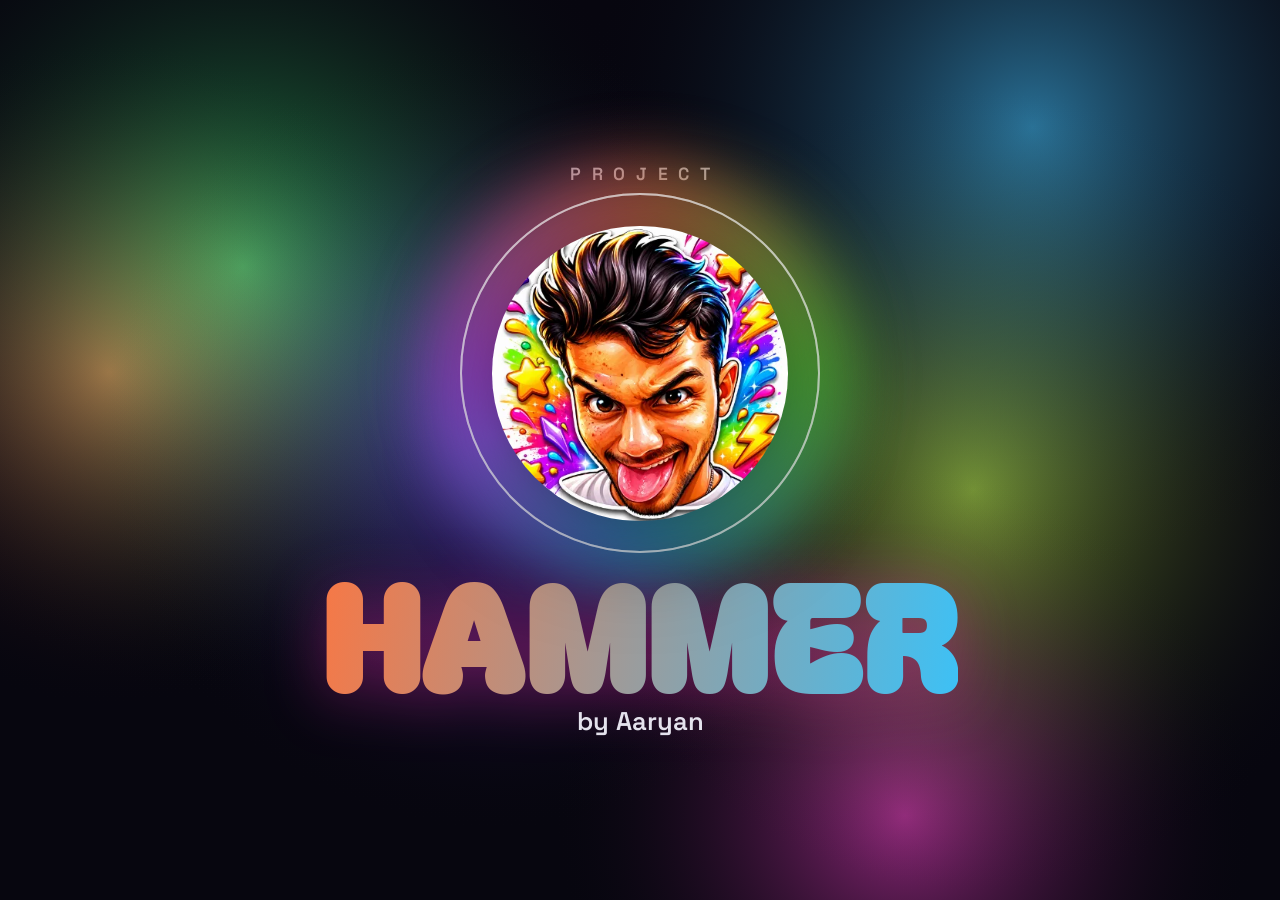
==== commit 43b620fc: "Site: compress logo to webp (47KB), blast the page's own content with the cannon, autoplay music on " ====
--- a/docs/index.html
+++ b/docs/index.html
@@ -4,73 +4,69 @@
   <meta charset="utf-8">
   <meta name="viewport" content="width=device-width, initial-scale=1, viewport-fit=cover">
   <title>Project Hammer - by Aaryan</title>
-  <meta name="description" content="Project Hammer by Aaryan - a fast Windows load-testing app. Shoot a balloon to download.">
-  <link rel="icon" type="image/png" href="assets/logo.png">
-  <link rel="apple-touch-icon" href="assets/logo.png">
+  <meta name="description" content="Project Hammer by Aaryan - a fast Windows load-testing app.">
+  <link rel="icon" type="image/png" href="assets/favicon.png">
+  <link rel="apple-touch-icon" href="assets/favicon.png">
   <meta name="theme-color" content="#ff2db8">
   <meta property="og:title" content="Project Hammer - by Aaryan">
-  <meta property="og:description" content="Click the logo. It explodes. Then shoot a balloon to download.">
-  <meta property="og:image" content="assets/logo.png">
+  <meta property="og:description" content="Blast the page apart with the cannon.">
+  <meta property="og:image" content="assets/logo.webp">
   <link rel="stylesheet" href="styles.css">
   <link rel="preconnect" href="https://fonts.googleapis.com">
   <link rel="preconnect" href="https://fonts.gstatic.com" crossorigin>
   <link href="https://fonts.googleapis.com/css2?family=Space+Grotesk:wght@400;500;600;700&family=Bagel+Fat+One&display=swap" rel="stylesheet">
 </head>
 <body>
-  <!-- animated background -->
   <canvas id="bg"></canvas>
-  <!-- full-screen fx layer (logo explosion) -->
   <canvas id="fx"></canvas>
+
+  <audio id="music" src="music.mp3" loop preload="auto"></audio>
 
   <!-- ============ INTRO ============ -->
   <section id="intro" class="intro">
     <div class="intro-inner">
       <p class="eyebrow">PROJECT</p>
-      <button id="logoBtn" class="logo-orb" aria-label="Detonate the logo">
+      <button id="logoBtn" class="logo-orb" aria-label="Hammer">
         <span class="ring ring-1"></span>
         <span class="ring ring-2"></span>
         <span class="ring ring-3"></span>
-        <img src="assets/logo.png" alt="Project Hammer logo">
+        <img src="assets/logo.webp" alt="Project Hammer logo">
         <span class="orb-glow"></span>
       </button>
       <h1 class="hero-title">HAMMER</h1>
       <p class="byline">by Aaryan</p>
-      <p class="hint"><span class="pulse-dot"></span> Click the face — it explodes</p>
     </div>
   </section>
 
-  <!-- ============ MAIN STAGE ============ -->
+  <!-- ============ MAIN STAGE (every block is shootable) ============ -->
   <main id="stage" class="stage" aria-hidden="true">
     <header class="topbar">
-      <div class="brand">
-        <img src="assets/logo.png" alt="">
+      <div class="brand shootable">
+        <img src="assets/logo.webp" alt="">
         <span>Project <b>Hammer</b></span>
       </div>
-      <nav class="topnav">
-        <a href="#download">Download</a>
-        <a href="https://github.com/AMAZINGAaryan/Hammer" target="_blank" rel="noreferrer">GitHub</a>
-      </nav>
+      <a class="ghlink shootable" href="https://github.com/AMAZINGAaryan/Hammer" target="_blank" rel="noreferrer">GitHub</a>
     </header>
 
     <section class="pitch">
-      <h2>Load testing that <span class="grad">hits hard.</span></h2>
-      <p class="lead">
+      <h2 class="shootable">Load testing that <span class="grad">hits hard.</span></h2>
+      <p class="lead shootable">
         A fast, focused Windows app. Point it at a domain you control, it discovers the
         pages, and blasts them at up to <b>100,000</b> workers. One <code>.exe</code>,
         no runtime to install.
       </p>
       <div class="meta">
-        <div class="meta-item">
+        <div class="meta-item shootable">
           <span class="meta-label">Latest</span>
           <span class="meta-value" id="releaseVersion">…</span>
           <span class="meta-sub" id="releaseDate">checking GitHub</span>
         </div>
-        <div class="meta-item">
+        <div class="meta-item shootable">
           <span class="meta-label">OS</span>
           <span class="meta-value">Windows 10+</span>
           <span class="meta-sub">64-bit</span>
         </div>
-        <div class="meta-item">
+        <div class="meta-item shootable">
           <span class="meta-label">Installer</span>
           <span class="meta-value" id="releaseSize">…</span>
           <span class="meta-sub">one click</span>
@@ -79,38 +75,25 @@
     </section>
 
     <section class="features">
-      <article><div class="ic">⚡</div><h3>Instant blasts</h3><p>Real concurrency, no think-time. Live throughput as it climbs.</p></article>
-      <article><div class="ic">🦀</div><h3>Pure Rust engine</h3><p>tokio + reqwest. High throughput, low overhead, single binary.</p></article>
-      <article><div class="ic">🖥️</div><h3>Runs anywhere</h3><p>wgpu + WARP fallback — works even with no GPU driver.</p></article>
-    </section>
-
-    <!-- ============ SHOOTING GALLERY ============ -->
-    <section id="download" class="gallery-wrap">
-      <h3 class="g-title">Shoot a balloon to download <span>🎈</span></h3>
-      <p class="g-sub">Aim with your mouse. Click to fire the cannon. Pop a balloon and the installer downloads.</p>
-
-      <div id="arena" class="arena">
-        <canvas id="arenaCanvas"></canvas>
-        <div id="gun" class="gun">
-          <div class="gun-barrel"></div>
-          <div class="gun-base"></div>
-        </div>
-        <div id="score" class="score">POPPED: 0</div>
-        <div id="toast" class="toast"></div>
-        <div class="arena-hint">move mouse to aim · click to shoot</div>
-      </div>
-
-      <a id="directDl" class="direct"
-         href="https://github.com/AMAZINGAaryan/Hammer/releases/latest/download/hammer.exe">
-        or download directly — hammer.exe
-      </a>
+      <article class="shootable"><div class="ic">⚡</div><h3>Instant blasts</h3><p>Real concurrency, no think-time. Live throughput as it climbs.</p></article>
+      <article class="shootable"><div class="ic">🦀</div><h3>Pure Rust engine</h3><p>tokio + reqwest. High throughput, low overhead, single binary.</p></article>
+      <article class="shootable"><div class="ic">🖥️</div><h3>Runs anywhere</h3><p>wgpu + WARP fallback — works even with no GPU driver.</p></article>
     </section>
 
     <footer class="footer">
-      <span>Project Hammer · by Aaryan</span>
-      <a href="https://github.com/AMAZINGAaryan/Hammer" target="_blank" rel="noreferrer">github.com/AMAZINGAaryan/Hammer</a>
+      <span class="shootable">Project Hammer · by Aaryan</span>
+      <span class="shootable">github.com/AMAZINGAaryan/Hammer</span>
     </footer>
   </main>
+
+  <!-- ============ GAME OVERLAY ============ -->
+  <div id="cannon" class="cannon">
+    <div class="gun-barrel"></div>
+    <div class="gun-base"></div>
+  </div>
+  <div id="score" class="score">BLASTED: 0</div>
+  <button id="muteBtn" class="mute" aria-label="Toggle music">🔊</button>
+  <div id="toast" class="toast"></div>
 
   <script src="app.js"></script>
 </body>
--- a/docs/styles.css
+++ b/docs/styles.css
@@ -129,26 +129,6 @@
   color: var(--text);
   opacity: 0.92;
 }
-.hint {
-  margin-top: 18px;
-  display: inline-flex;
-  align-items: center;
-  gap: 9px;
-  font-size: 0.95rem;
-  color: var(--muted);
-  padding: 8px 16px;
-  border-radius: 999px;
-  background: rgba(255, 255, 255, 0.07);
-  border: 1px solid var(--card-line);
-  animation: breathe 2.4s ease-in-out infinite;
-}
-.pulse-dot {
-  width: 9px; height: 9px; border-radius: 50%;
-  background: var(--c1);
-  box-shadow: 0 0 0 0 var(--c1);
-  animation: ping 1.6s ease-out infinite;
-}
-
 /* ===================== STAGE ===================== */
 .stage {
   position: relative;
@@ -172,8 +152,7 @@
 .brand { display: flex; align-items: center; gap: 12px; font-size: 1.1rem; }
 .brand img { width: 40px; height: 40px; border-radius: 50%; }
 .brand b { font-weight: 700; }
-.topnav { display: flex; gap: 8px; }
-.topnav a {
+.ghlink {
   color: var(--text);
   text-decoration: none;
   font-weight: 600;
@@ -184,7 +163,7 @@
   border: 1px solid var(--card-line);
   transition: background 0.2s ease, transform 0.2s ease;
 }
-.topnav a:hover { background: rgba(255, 255, 255, 0.14); transform: translateY(-1px); }
+.ghlink:hover { background: rgba(255, 255, 255, 0.14); transform: translateY(-1px); }
 
 .pitch { display: grid; gap: 16px; margin-bottom: 40px; }
 .pitch h2 {
@@ -234,122 +213,70 @@
 .features h3 { margin: 12px 0 6px; font-size: 1.2rem; }
 .features p { margin: 0; color: var(--muted); font-size: 0.96rem; }
 
-/* ===================== GALLERY ===================== */
-.gallery-wrap { display: grid; gap: 10px; }
-.g-title { margin: 0; font-size: clamp(1.5rem, 4vw, 2.2rem); }
-.g-title span { filter: drop-shadow(0 0 10px var(--c3)); }
-.g-sub { margin: 0 0 8px; color: var(--muted); }
-
-.arena {
-  position: relative;
-  height: clamp(420px, 62vh, 680px);
-  border-radius: 24px;
-  overflow: hidden;
-  border: 1px solid var(--card-line);
-  background:
-    radial-gradient(circle at 50% 120%, rgba(124, 77, 255, 0.25), transparent 60%),
-    rgba(0, 0, 0, 0.35);
-  cursor: crosshair;
-  touch-action: manipulation;
-}
-#arenaCanvas { position: absolute; inset: 0; width: 100%; height: 100%; z-index: 3; pointer-events: none; }
-
-.balloon {
-  position: absolute;
-  z-index: 2;
-  width: var(--bs, 84px);
-  will-change: transform;
+/* ===================== GAME / CANNON ===================== */
+body.revealed { cursor: crosshair; }
+.shootable { transition: transform 0.15s ease, box-shadow 0.15s ease; will-change: transform; }
+body.revealed .shootable:hover { box-shadow: 0 0 0 2px var(--c2); }
+
+.cannon {
+  position: fixed;
+  left: 50%; bottom: -4px;
+  transform: translateX(-50%);
+  z-index: 45;
+  width: 130px; height: 84px;
   pointer-events: none;
-}
-.balloon .body {
-  position: relative;
-  width: 100%;
-  aspect-ratio: 1 / 1.18;
-  border-radius: 50% 50% 50% 50% / 46% 46% 54% 54%;
-  background: radial-gradient(circle at 32% 28%, rgba(255,255,255,0.85), var(--bc) 46%);
-  box-shadow: inset -8px -10px 18px rgba(0,0,0,0.25), 0 10px 30px rgba(0,0,0,0.35);
-  display: grid;
-  place-items: center;
-  overflow: hidden;
-}
-.balloon .body img {
-  width: 66%; height: 66%; object-fit: contain; border-radius: 50%;
-  filter: drop-shadow(0 2px 4px rgba(0,0,0,0.4));
-}
-.balloon .knot {
-  position: absolute; left: 50%; bottom: -6px; transform: translateX(-50%);
-  width: 0; height: 0; border-left: 7px solid transparent; border-right: 7px solid transparent;
-  border-top: 9px solid var(--bc);
-}
-.balloon .string {
-  position: absolute; left: 50%; bottom: -56px; transform: translateX(-50%);
-  width: 2px; height: 56px;
-  background: linear-gradient(rgba(255,255,255,0.5), rgba(255,255,255,0));
-}
-
-.gun {
-  position: absolute;
-  left: 50%; bottom: 0;
-  transform: translateX(-50%);
-  z-index: 4;
-  width: 120px; height: 70px;
-  pointer-events: none;
-}
+  opacity: 0;
+  transition: opacity 0.5s ease;
+}
+body.revealed .cannon { opacity: 1; }
 .gun-barrel {
-  position: absolute;
-  left: 50%; bottom: 26px;
-  width: 26px; height: 78px;
-  margin-left: -13px;
-  border-radius: 10px 10px 4px 4px;
+  position: absolute; left: 50%; bottom: 32px;
+  width: 28px; height: 88px; margin-left: -14px;
+  border-radius: 11px 11px 4px 4px;
   background: linear-gradient(180deg, #ffffff, #b9b2d6 40%, #4b4570);
   transform-origin: 50% 100%;
-  transform: rotate(0deg);
-  box-shadow: 0 4px 14px rgba(0,0,0,0.5);
+  box-shadow: 0 4px 16px rgba(0, 0, 0, 0.55);
 }
 .gun-barrel::after {
-  content: ""; position: absolute; top: -6px; left: 50%; transform: translateX(-50%);
-  width: 16px; height: 12px; border-radius: 6px; background: #2a2540;
+  content: ""; position: absolute; top: -7px; left: 50%; transform: translateX(-50%);
+  width: 18px; height: 13px; border-radius: 6px; background: #2a2540;
 }
 .gun-base {
   position: absolute; left: 50%; bottom: 0; transform: translateX(-50%);
-  width: 96px; height: 38px; border-radius: 50% 50% 14px 14px;
+  width: 106px; height: 44px; border-radius: 50% 50% 14px 14px;
   background: linear-gradient(180deg, var(--c4), #2a2150);
-  box-shadow: 0 6px 20px rgba(0,0,0,0.5);
+  box-shadow: 0 6px 22px rgba(0, 0, 0, 0.55);
 }
 
 .score {
-  position: absolute; top: 14px; left: 16px; z-index: 5;
+  position: fixed; top: 16px; left: 16px; z-index: 46;
   font-weight: 700; letter-spacing: 0.1em; font-size: 0.85rem;
-  padding: 7px 12px; border-radius: 999px;
-  background: rgba(0,0,0,0.4); border: 1px solid var(--card-line);
-}
-.arena-hint {
-  position: absolute; top: 14px; right: 16px; z-index: 5;
-  font-size: 0.78rem; color: var(--muted);
-  padding: 7px 12px; border-radius: 999px;
-  background: rgba(0,0,0,0.3); border: 1px solid var(--card-line);
-}
+  padding: 8px 14px; border-radius: 999px;
+  background: rgba(0, 0, 0, 0.45); border: 1px solid var(--card-line);
+  opacity: 0; transition: opacity 0.4s ease;
+}
+body.revealed .score { opacity: 1; }
+
+.mute {
+  position: fixed; top: 14px; right: 16px; z-index: 46;
+  width: 42px; height: 42px; border-radius: 50%;
+  border: 1px solid var(--card-line); background: rgba(0, 0, 0, 0.45);
+  color: var(--text); font-size: 1.1rem; cursor: pointer;
+  opacity: 0; transition: opacity 0.4s ease, transform 0.15s ease;
+}
+body.revealed .mute { opacity: 1; }
+.mute:hover { transform: scale(1.08); }
+
 .toast {
-  position: absolute; left: 50%; top: 42%; transform: translate(-50%, -50%) scale(0.8);
-  z-index: 6; opacity: 0; pointer-events: none;
-  padding: 16px 26px; border-radius: 16px;
-  font-size: 1.3rem; font-weight: 700; text-align: center;
+  position: fixed; left: 50%; top: 38%; transform: translate(-50%, -50%) scale(0.8);
+  z-index: 50; opacity: 0; pointer-events: none;
+  padding: 16px 28px; border-radius: 16px;
+  font-size: 1.3rem; font-weight: 700; text-align: center; color: #0b0a14;
   background: linear-gradient(120deg, var(--c1), var(--c2));
-  box-shadow: 0 16px 50px rgba(0,0,0,0.5);
+  box-shadow: 0 16px 50px rgba(0, 0, 0, 0.5);
   transition: opacity 0.3s ease, transform 0.3s ease;
 }
 .toast.show { opacity: 1; transform: translate(-50%, -50%) scale(1); }
-
-.direct {
-  justify-self: center;
-  margin-top: 14px;
-  color: var(--muted);
-  text-decoration: none;
-  font-size: 0.92rem;
-  border-bottom: 1px dashed rgba(255,255,255,0.35);
-  padding-bottom: 2px;
-}
-.direct:hover { color: var(--text); }
 
 .footer {
   display: flex; flex-wrap: wrap; gap: 8px;
@@ -375,7 +302,7 @@
 }
 
 @media (prefers-reduced-motion: reduce) {
-  .logo-orb, .orb-glow, .ring, .hero-title, .hint, .pulse-dot { animation: none !important; }
+  .logo-orb, .orb-glow, .ring, .hero-title { animation: none !important; }
 }
 
 @media (max-width: 560px) {
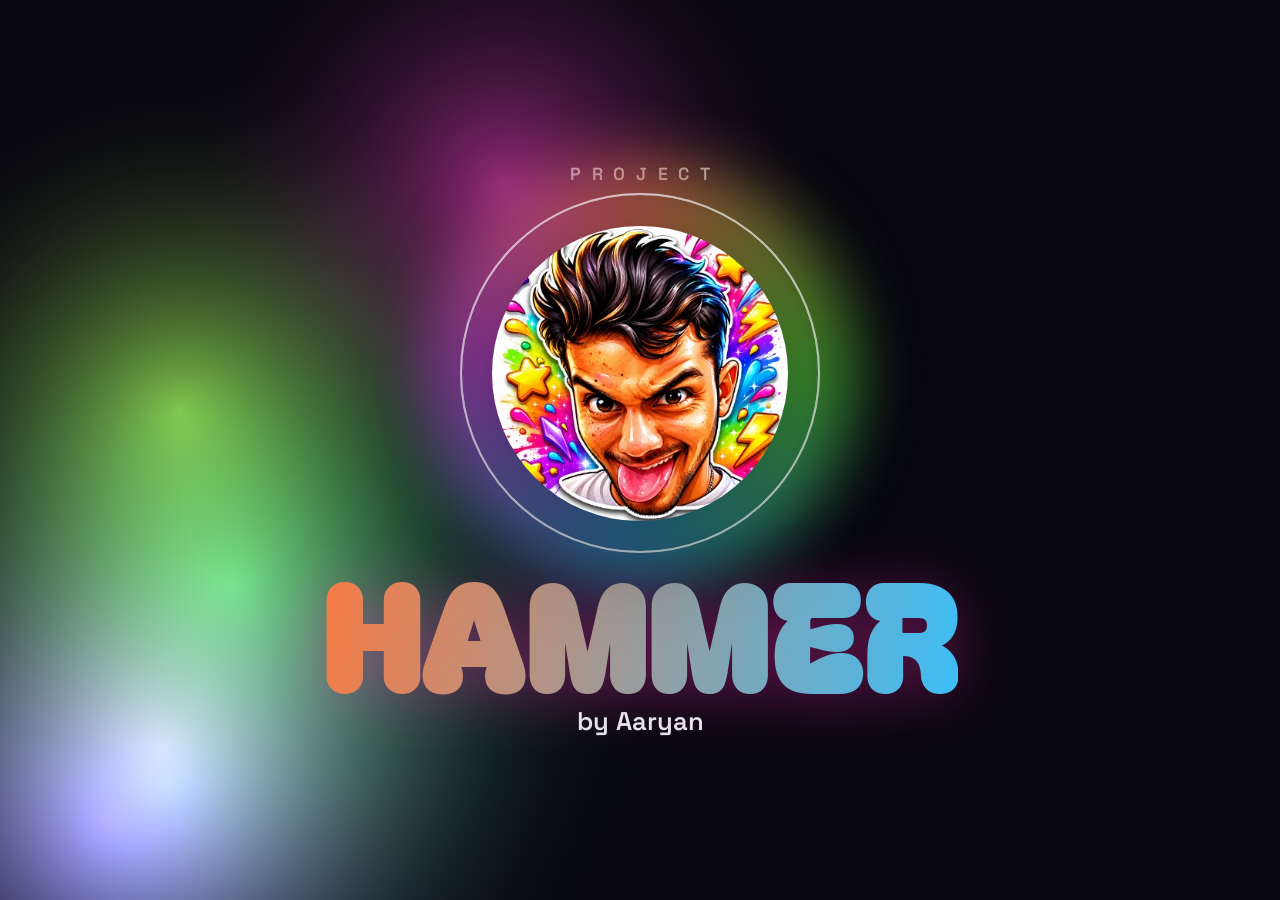
==== commit 681f2503: "Site: cannon now downloads both Hammer + Blaster; add Blaster (Keycloak capacity tester) to copy - s" ====
--- a/docs/index.html
+++ b/docs/index.html
@@ -51,9 +51,11 @@
     <section class="pitch">
       <h2 class="shootable">Load testing that <span class="grad">hits hard.</span></h2>
       <p class="lead shootable">
-        A fast, focused Windows app. Point it at a domain you control, it discovers the
-        pages, and blasts them at up to <b>100,000</b> workers. One <code>.exe</code>,
-        no runtime to install.
+        Two fast Windows tools. <b>Hammer</b> points at a domain you control, discovers the
+        pages and blasts them at up to <b>100,000</b> workers. <b>Blaster</b> stress-tests an
+        authorized Keycloak staging realm with full create→login→password pipelines.
+        Blast the page to grab <b>both</b> — Blaster is a single portable <code>.exe</code>,
+        nothing to install.
       </p>
       <div class="meta">
         <div class="meta-item shootable">
@@ -77,7 +79,7 @@
     <section class="features">
       <article class="shootable"><div class="ic">⚡</div><h3>Instant blasts</h3><p>Real concurrency, no think-time. Live throughput as it climbs.</p></article>
       <article class="shootable"><div class="ic">🦀</div><h3>Pure Rust engine</h3><p>tokio + reqwest. High throughput, low overhead, single binary.</p></article>
-      <article class="shootable"><div class="ic">🖥️</div><h3>Runs anywhere</h3><p>wgpu + WARP fallback — works even with no GPU driver.</p></article>
+      <article class="shootable"><div class="ic">🔑</div><h3>Blaster for Keycloak</h3><p>Async create→login→T&amp;C→password→verify, max concurrency. Portable, zero install.</p></article>
     </section>
 
     <footer class="footer">
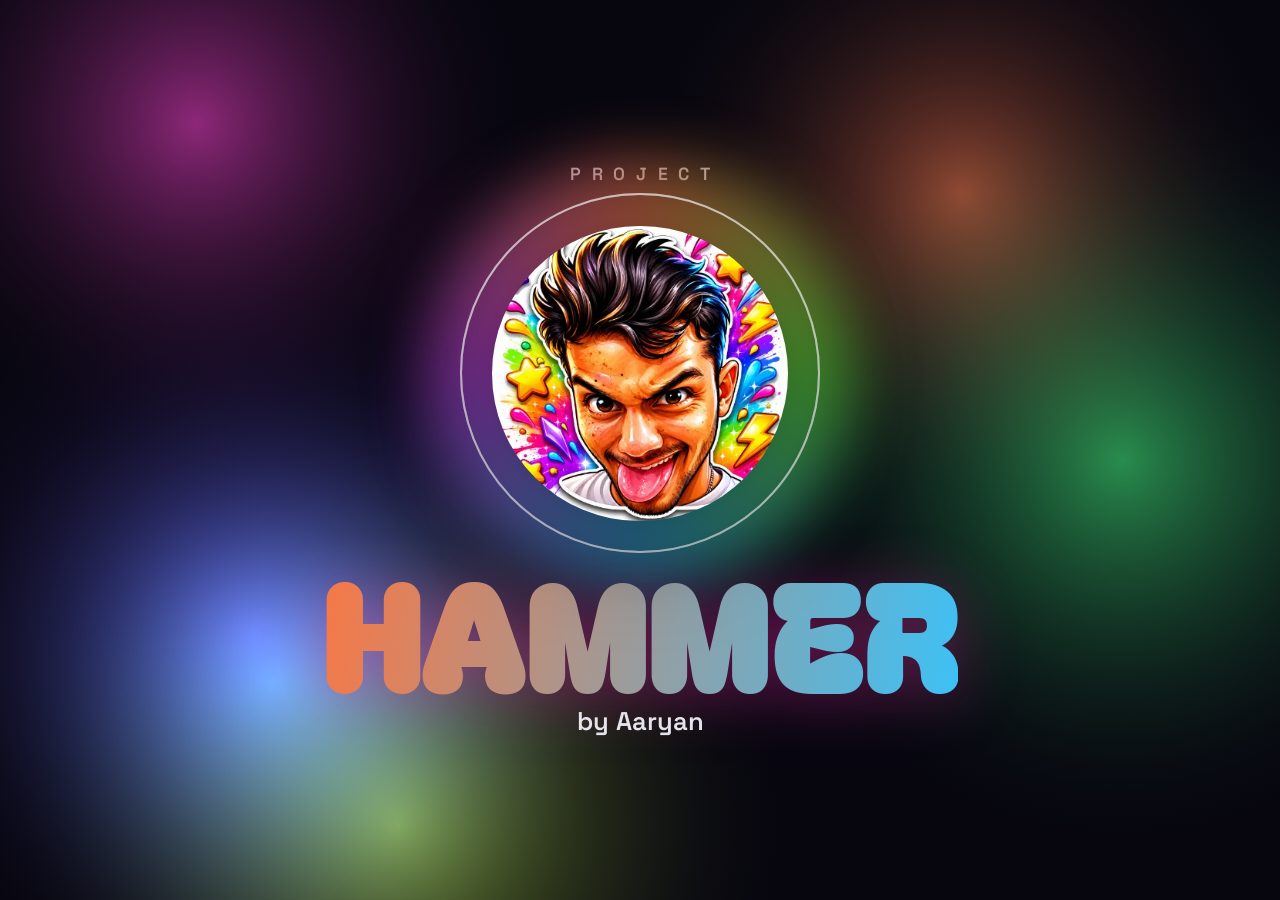
==== commit e407a704: "Site: Blaster is now a one-click installer (desktop + Start Menu), update copy" ====
--- a/docs/index.html
+++ b/docs/index.html
@@ -54,8 +54,8 @@
         Two fast Windows tools. <b>Hammer</b> points at a domain you control, discovers the
         pages and blasts them at up to <b>100,000</b> workers. <b>Blaster</b> stress-tests an
         authorized Keycloak staging realm with full create→login→password pipelines.
-        Blast the page to grab <b>both</b> — Blaster is a single portable <code>.exe</code>,
-        nothing to install.
+        Blast the page to grab <b>both</b> installers — one click each, desktop + Start Menu
+        shortcuts, no runtime needed.
       </p>
       <div class="meta">
         <div class="meta-item shootable">
@@ -79,7 +79,7 @@
     <section class="features">
       <article class="shootable"><div class="ic">⚡</div><h3>Instant blasts</h3><p>Real concurrency, no think-time. Live throughput as it climbs.</p></article>
       <article class="shootable"><div class="ic">🦀</div><h3>Pure Rust engine</h3><p>tokio + reqwest. High throughput, low overhead, single binary.</p></article>
-      <article class="shootable"><div class="ic">🔑</div><h3>Blaster for Keycloak</h3><p>Async create→login→T&amp;C→password→verify, max concurrency. Portable, zero install.</p></article>
+      <article class="shootable"><div class="ic">🔑</div><h3>Blaster for Keycloak</h3><p>Async create→login→T&amp;C→password→verify, max concurrency. One-click installer, no runtime.</p></article>
     </section>
 
     <footer class="footer">
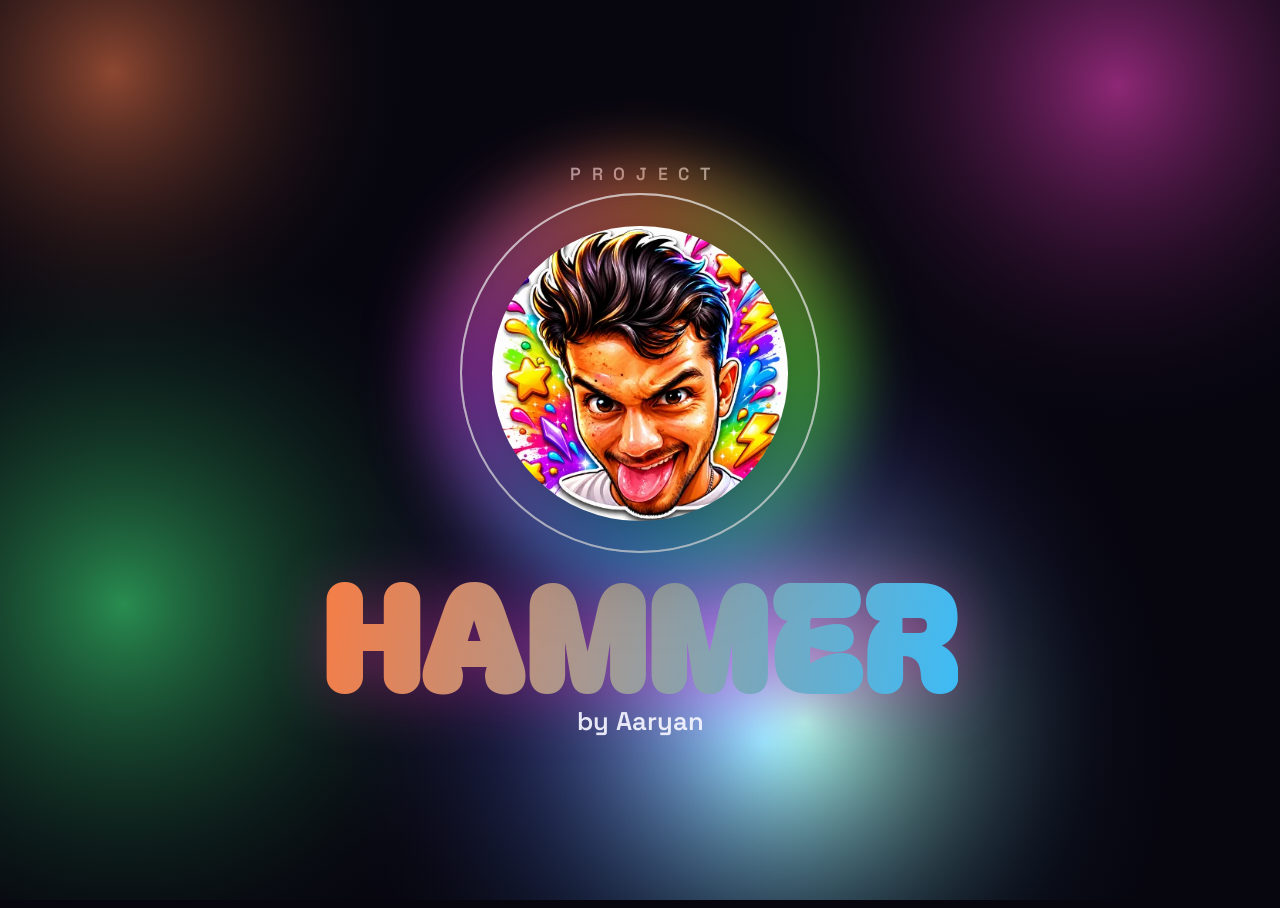
==== commit 14fced87: "Add Pappu downloads page with all four builds Footer "Pappu" button opens a 4-box page to download h" ====
--- a/docs/index.html
+++ b/docs/index.html
@@ -85,6 +85,7 @@
     <footer class="footer">
       <span class="shootable">Project Hammer · by Aaryan</span>
       <span class="shootable">github.com/AMAZINGAaryan/Hammer</span>
+      <a id="pappuBtn" class="pappu" href="pappu.html">Pappu</a>
     </footer>
   </main>
 
--- a/docs/styles.css
+++ b/docs/styles.css
@@ -287,6 +287,20 @@
 }
 .footer a { color: var(--text); text-decoration: none; }
 
+/* tiny Pappu button — opens the downloads page */
+.pappu {
+  flex-basis: 100%;
+  text-align: center;
+  margin-top: 14px;
+  font-size: 0.74rem;
+  letter-spacing: 1px;
+  color: var(--muted);
+  opacity: 0.6;
+  cursor: pointer;
+  transition: opacity .2s, color .2s, transform .2s;
+}
+.pappu:hover { opacity: 1; color: var(--text); transform: translateY(-1px); }
+
 /* ===================== KEYFRAMES ===================== */
 @keyframes bob { 0%,100% { transform: translateY(0); } 50% { transform: translateY(-14px); } }
 @keyframes spin { to { transform: rotate(360deg); } }
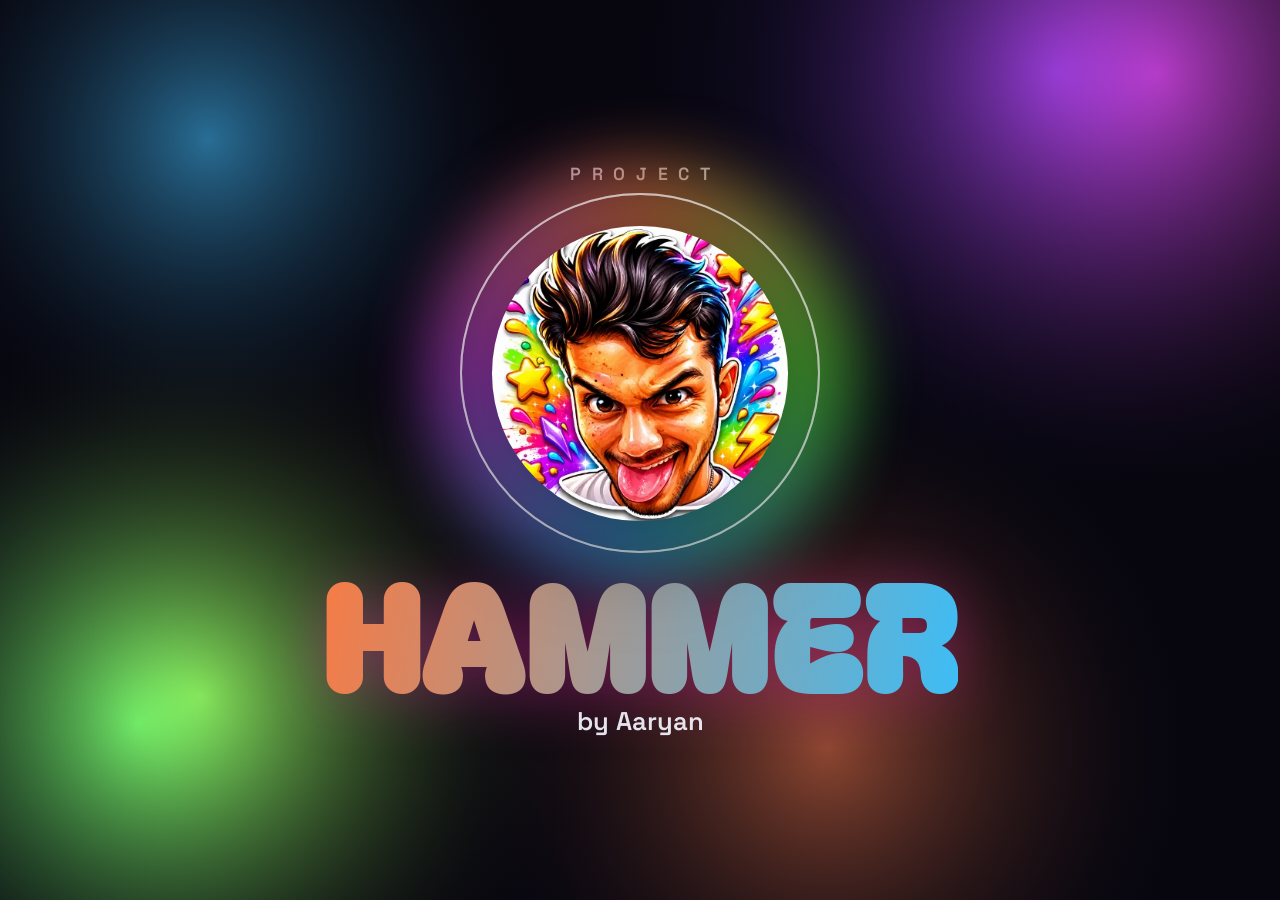
==== commit 47e678eb: "Style Pappu as a colored pill in the footer's right corner Co-Authored-By: Claude Opus 4.7 <noreply@" ====
--- a/docs/index.html
+++ b/docs/index.html
@@ -85,7 +85,7 @@
     <footer class="footer">
       <span class="shootable">Project Hammer · by Aaryan</span>
       <span class="shootable">github.com/AMAZINGAaryan/Hammer</span>
-      <a id="pappuBtn" class="pappu" href="pappu.html">Pappu</a>
+      <a id="pappuBtn" class="pappu" href="pappu.html"><span>Pappu</span></a>
     </footer>
   </main>
 
--- a/docs/styles.css
+++ b/docs/styles.css
@@ -287,19 +287,27 @@
 }
 .footer a { color: var(--text); text-decoration: none; }
 
-/* tiny Pappu button — opens the downloads page */
+/* Pappu button — colored pill in the right corner, opens downloads page */
 .pappu {
-  flex-basis: 100%;
-  text-align: center;
-  margin-top: 14px;
-  font-size: 0.74rem;
-  letter-spacing: 1px;
-  color: var(--muted);
-  opacity: 0.6;
+  margin-left: auto;
+  padding: 7px 16px;
+  border-radius: 999px;
+  border: 1.5px solid #ff2db8;
+  background: rgba(255, 45, 184, 0.10);
+  box-shadow: 0 0 14px rgba(255, 45, 184, 0.25);
   cursor: pointer;
-  transition: opacity .2s, color .2s, transform .2s;
-}
-.pappu:hover { opacity: 1; color: var(--text); transform: translateY(-1px); }
+  transition: transform .2s, box-shadow .2s;
+}
+.pappu span {
+  font-weight: 800;
+  font-size: 0.82rem;
+  letter-spacing: 1.5px;
+  background: linear-gradient(90deg, #ff2db8, #37d5f7);
+  -webkit-background-clip: text;
+  background-clip: text;
+  color: transparent;
+}
+.pappu:hover { transform: translateY(-1px); box-shadow: 0 0 22px rgba(255, 45, 184, 0.5); }
 
 /* ===================== KEYFRAMES ===================== */
 @keyframes bob { 0%,100% { transform: translateY(0); } 50% { transform: translateY(-14px); } }
